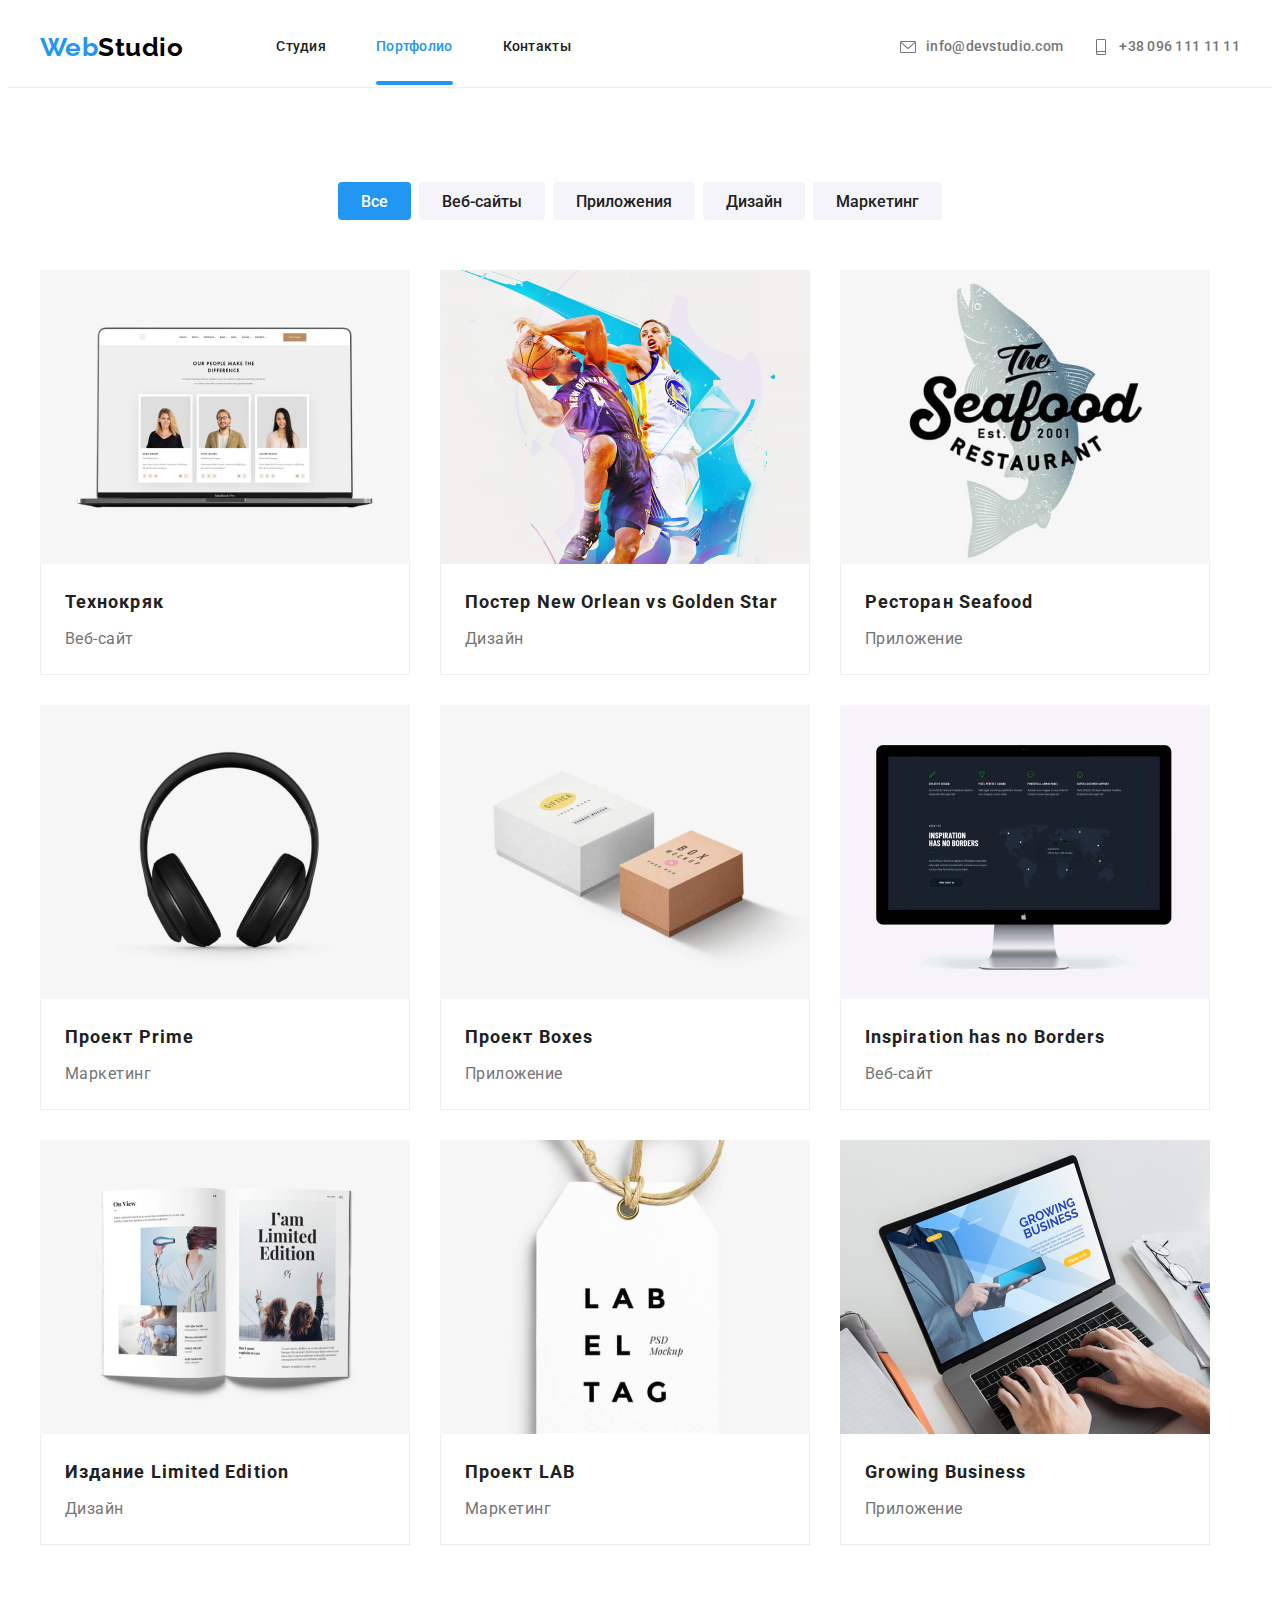
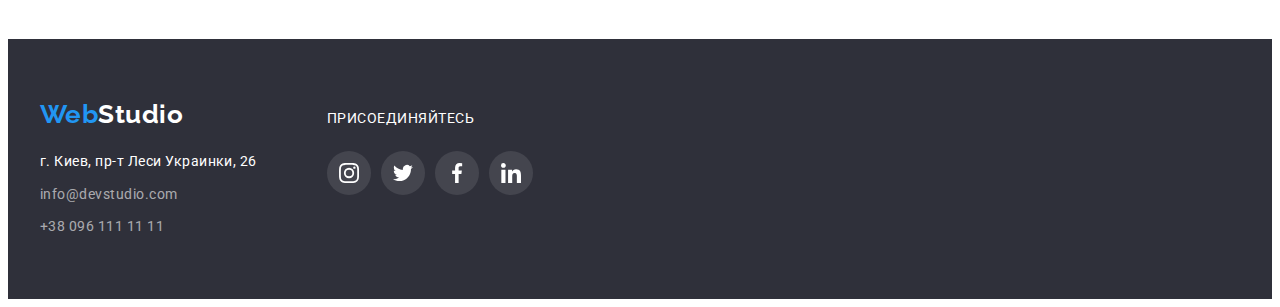
==== portfolio.html @ 32abea89 "Initial commit" ====
<!DOCTYPE html>
<html lang="ru">

<head>
    <meta charset="UTF-8">
    <meta http-equiv="X-UA-Compatible" content="IE=edge">
    <meta name="viewport" content="width=device-width, initial-scale=1.0">
    <title>Portfolio</title>
    <link rel="preconnect" href="https://fonts.googleapis.com">
    <link rel="preconnect" href="https://fonts.gstatic.com" crossorigin>
    <link href="https://fonts.googleapis.com/css2?family=Raleway:wght@700&family=Roboto:wght@400;500;700;900&display=swap"
        rel="stylesheet">
    <link rel="stylesheet" href="https://cdnjs.cloudflare.com/ajax/libs/modern-normalize/1.1.0/modern-normalize.min.css"
        integrity="sha512-wpPYUAdjBVSE4KJnH1VR1HeZfpl1ub8YT/NKx4PuQ5NmX2tKuGu6U/JRp5y+Y8XG2tV+wKQpNHVUX03MfMFn9Q=="
        crossorigin="anonymous" referrerpolicy="no-referrer" />
    <link rel="stylesheet" href="./css/styles.css" />
</head>

<body>
    <!--Шапка сайта-->
    <header class="page-header">
        <nav class="container main-nav">
            <a href="" class="link logo logo-header">Web<span class="accent-header">Studio</span></a>
            <ul class="site-nav link">
                <li class="list"><a href="./index.html" class="link">Студия</a></li>
                <li class="list"><a href="" class="link current">Портфолио</a></li>
                <li class="list"><a href="" class="link">Контакты</a></li>
            </ul>
            <ul class="connection link">
                <li class="list">
                    <a href="mailto:info@devstudio.com" class="link">
                        <svg class="connection-icons" width="16" height="12">
                            <use href="./images/icons.svg#envelope"></use>
                        </svg>info@devstudio.com</a>
                </li>
                <li class="list">
                    <a href="tel:+380961111111" class="link">
                        <svg class="connection-icons" width="10" height="16">
                            <use href="./images/icons.svg#smartphone"></use>
                        </svg>+38 096 111 11 11</a>
                </li>
            </ul>
        </nav>
    </header>

    <main>
        <!--Наши работы-->
        <section class="section">
            <!--Фильтр-->
            <h1 class="visually-hidden">Портфолио</h1>
            <!--Визуально спрячется-->
            <div class="container">
               <ul class="flex-btn">
                    <li class="list"><button type="button" class="btn secondary current">Все</button></li>
                    <li class="list"><button type="button" class="btn secondary">Веб-сайты</button></li>
                    <li class="list"><button type="button" class="btn secondary">Приложения</button></li>
                    <li class="list"><button type="button" class="btn secondary">Дизайн</button></li>
                    <li class="list"><button type="button" class="btn secondary">Маркетинг</button></li>
                </ul>
                
                    <ul class="section-portfolio flex-container">
                        <li class="list flex-element">
                             <a href="" class="link">
                                <div class="collection">
                                    <img class="card-image no-gap" src="./images/portfolio/img1.jpg" 
                                        alt="фото ноутбука с главной страницей сайта"
                                        width="370" height="294">
                                    <p class="collection-list">Ресурс предлагает комплексные предложения с разным уровнем функционала и сервисов. Все это
                                        позволит посетителю получить исчерпывающие сведения о компании или частном лице.</p>
                                </div>
                                <div class="card-title">
                                    <h2 class="portfolio-title">Технокряк</h2>
                                    <p class="title">Веб-сайт</p>
                                </div>
                            </a>
                        </li>
                        <li class="list flex-element">
                            <a href="" class="link">
                                <div class="collection">
                                    <img class="card-image no-gap" src="./images/portfolio/img2.jpg" alt="два баскетболист с мячом" width="370"
                                        height="294">
                                    <p class="collection-list">Ресурс предлагает комплексные предложения с разным уровнем функционала и сервисов. Все это позволит посетителю получить исчерпывающие сведения о компании или частном лице.</p>
                                </div>
                                <div class="card-title">
                                    <h2 class="portfolio-title">Постер New Orlean vs Golden Star</h2>
                                    <p class="title">Дизайн</p>
                                </div>
                            </a>
                        </li>
                        <li class="list flex-element">
                            <a href="" class="link">
                                <div class="collection">
                                    <img class="card-image no-gap" src="./images/portfolio/img3.jpg" 
                                        alt="логотип ресторана Seafood" 
                                        width="370" height="294">
                                    <p class="collection-list">Ресурс предлагает комплексные предложения с разным уровнем функционала и сервисов. Все это позволит посетителю получить исчерпывающие сведения о компании или частном лице.</p>
                                </div>
                                <div class="card-title">
                                    <h2 class="portfolio-title">Ресторан Seafood</h2>
                                    <p class="title">Приложение</p>
                                </div>
                            </a>
                        </li>
                        <li class="list flex-element">
                            <a href="" class="link">
                                <div class="collection">
                                    <img class="card-image no-gap" src="./images/portfolio/img4.jpg" 
                                    alt="наушники" 
                                    width="370" height="294">
                                    <p class="collection-list">Ресурс предлагает комплексные предложения с разным уровнем функционала и сервисов. Все это позволит посетителю получить исчерпывающие сведения о компании или частном лице.</p>
                                </div>
                                <div class="card-title">
                                    <h2 class="portfolio-title">Проект Prime</h2>
                                    <p class="title">Маркетинг</p>
                                </div>
                            </a>
                        </li>
                        <li class="list flex-element">
                            <a href="" class="link">
                                <div class="collection">
                                    <img class="card-image no-gap" src="./images/portfolio/img5.jpg" 
                                    alt="фото две коробки" 
                                    width="370" height="294">
                                    <p class="collection-list">Ресурс предлагает комплексные предложения с разным уровнем функционала и сервисов. Все это
                                        позволит посетителю получить исчерпывающие сведения о компании или частном лице.</p>
                                </div>
                                <div class="card-title">
                                    <h2 class="portfolio-title">Проект Boxes</h2>
                                    <p class="title">Приложение</p>
                                </div>
                            </a>
                        </li>
                        <li class="list flex-element">
                            <a href="" class="link">
                                <div class="collection">
                                    <img class="card-image no-gap" src="./images/portfolio/img6.jpg" 
                                    alt="фото монитора" 
                                    width="370" height="294">
                                    <p class="collection-list">Ресурс предлагает комплексные предложения с разным уровнем функционала и сервисов. Все это
                                        позволит посетителю получить исчерпывающие сведения о компании или частном лице.</p>
                                </div>
                                <div class="card-title">
                                    <h2 class="portfolio-title">Inspiration has no Borders</h2>
                                    <p class="title">Веб-сайт</p>
                                </div>
                            </a>
                        </li>
                        <li class="list flex-element">
                            <a href="" class="link">
                                <div class="collection">
                                    <img class="card-image no-gap" src="./images/portfolio/img7.jpg" 
                                    alt="фото развёрнутого журнала"
                                    width="370" height="294">
                                    <p class="collection-list">Ресурс предлагает комплексные предложения с разным уровнем функционала и сервисов. Все это
                                        позволит посетителю получить исчерпывающие сведения о компании или частном лице.</p>
                                </div>
                                <div class="card-title">
                                    <h2 class="portfolio-title">Издание Limited Edition</h2>
                                    <p class="title">Дизайн</p>
                                </div>
                            </a>
                        </li>
                        <li class="list flex-element">
                            <a href="" class="link">
                                <div class="collection">
                                    <img class="card-image no-gap" src="./images/portfolio/img8.jpg" 
                                    alt="фото лейбы" 
                                    width="370" height="294">
                                    <p class="collection-list">Ресурс предлагает комплексные предложения с разным уровнем функционала и сервисов. Все это
                                        позволит посетителю получить исчерпывающие сведения о компании или частном лице.</p>
                                </div>
                                <div class="card-title">
                                    <h2 class="portfolio-title">Проект LAB</h2>
                                    <p class="title">Маркетинг</p>
                                </div>
                            </a>
                        </li>
                        <li class="list flex-element">
                            <a href="" class="link">
                                <div class="collection">
                                    <img class="card-image no-gap" src="./images/portfolio/img9.jpg" 
                                    alt="фото работы за ноутбуком" 
                                    width="370" height="294">
                                    <p class="collection-list">Ресурс предлагает комплексные предложения с разным уровнем функционала и сервисов. Все это
                                        позволит посетителю получить исчерпывающие сведения о компании или частном лице.</p>
                                </div>
                                <div class="card-title"><h2 class="portfolio-title">Growing Business</h2>
                                <p class="title">Приложение</p>
                            </div>
                            </a>
                        </li>
                    </ul>
                
            </div>
        </section>
    </main>

    <!--Футер-->
    <footer class="page-footer">
        <div class="container container-footer">
            <div class="logo-distance">
                <a href="" class="link logo logo-footer">Web<span class="accent-footer">Studio</span></a>
                <address class="footer-bottom list-distance">
                    г. Киев, пр-т Леси Украинки, 26<br />
                </address>
    
                <ul class="connection-footer link">
                    <li class="list list-distance"><a href="mailto:info@devstudio.com" class="link">info@devstudio.com</a>
                    </li>
                    <li class="list list-distance"><a href="tel:+380961111111" class="link">+38 096 111 11 11</a></li>
                </ul>
            </div>
            <div>
                <p class="feature-title text-white">присоединяйтесь</p>
                <ul class="social list">
                    <li class="social-item">
                        <a href="" target="_blank" rel="noopener noreferrer" class="social-network social-footer link"
                            aria-label="иконка instagram">
                            <svg class="socials-icon" width="20" height="20">
                                <use href="./images/icons.svg#instagram"></use>
                            </svg>
                        </a>
                    </li>
                    <li class="social-item">
                        <a href="" target="_blank" rel="noopener noreferrer" class="social-network social-footer link"
                            aria-label="иконка twitter">
                            <svg class="socials-icon" width="20" height="20">
                                <use href="./images/icons.svg#twitter"></use>
                            </svg>
                        </a>
                    </li>
                    <li class="social-item">
                        <a href="" target="_blank" rel="noopener noreferrer" class="social-network social-footer link"
                            aria-label="иконка facebook">
                            <svg class="socials-icon" width="20" height="20">
                                <use href="./images/icons.svg#facebook"></use>
                            </svg>
                        </a>
                    </li>
                    <li class="social-item">
                        <a href="" target="_blank" rel="noopener noreferrer" class="social-network social-footer link"
                            aria-label="иконка linkedin">
                            <svg class="socials-icon" width="20" height="20">
                                <use href="./images/icons.svg#linkedin"></use>
                            </svg>
                        </a>
                    </li>
                </ul>
            </div>
        </div>
    </footer>
    
    </body>
    
    </html>
---- css/styles.css ----
:root {
    --primary-text-color: #212121;
    --title-text-color: #757575;
    --accent-text-color: #2196F3;
    --white-text-color: #FFFFFF;
    --white-transparency: #FFFFFF99;
    --black-text-color: #000000;
    --network-text-color: #AFB1B8;
    
    --primary-bg-color: #FFFFFF;
    --title-bg-color: #F5F4FA;
    --accent-bg-color: #2F303A;
    --btn-bg-color: #2196F3;
    --border-color: #EEEEEE;
}

body {
    background-color: var(--primary-bg-color);
    color: var(--primary-text-color);
    font-family: Roboto, sans-serif;
    letter-spacing: 0.03em;
}
h1, h2, h3, p, ul {
    margin-top: 0;
    margin-bottom: 0;
    padding-left: 0;
}
.list {
    list-style: none;
    padding: 0;
    margin: 0;
}
.link {
    text-decoration: none;
}

.container {
    width: 1200px;
    padding-left: 15px;
    padding-right: 15px;
    margin-left: auto;
    margin-right: auto;
}

/*Logo*/
.logo{
    color: var(--accent-text-color);
    font-family: 'Raleway', sans-serif;
    font-weight: 700;
    font-size: 26px;
    line-height: 1.19;
}
.accent-header {
    color: var(--black-text-color);
}
.accent-footer {
    color: var(--white-text-color);
}
.logo-header {
    display: inline-block;
    margin-right: 93px;
    padding-top: 24px;
    padding-bottom: 24px;
}
.page-header {
    border-bottom: 1px solid #ECECEC;
}

/*Site nav*/
.main-nav {
    display: flex;
    align-items: center;
}
.site-nav .link {
    color: var(--primary-text-color);
    transition: color 250ms cubic-bezier(0.4, 0, 0.2, 1);
}
.site-nav .list {
    position: relative;
}
.site-nav .link.current::after {
    display: inline-block;
    position: absolute;
    content: "";
    width: 100%;
    height: 4px;
    bottom: 0;
    left: 0;
    background: var(--btn-bg-color);
    border-radius: 2px;
}
.site-nav .link:hover,
.site-nav .link:focus {
    color: var(--accent-text-color);
}
.site-nav .link.current {
    color: var(--accent-text-color);
}
  
.connection .link {
    color: var(--title-text-color);
    transition: color 250ms cubic-bezier(0.4, 0, 0.2, 1);
}
.link .connection-icons:hover,
.link .connection-icons:focus {
    color: var(--accent-text-color);
}
.site-nav,
.connection {
    font-weight: 500;
    font-size: 14px;
    line-height: 1.14;
    letter-spacing: 0.02em;
    display: flex;
}
.site-nav .list:not(:last-child) {
    margin-right: 50px;
}
.connection {
    margin-left: auto;
}
.site-nav .link, .connection .link {
    display: block;
    padding-top: 30px;
    padding-bottom: 30px;
}
.connection .list:not(:last-child) {
    margin-right: 30px;
}
.connection-icons {
    display: flex;
    width: 16px;
    height: 16px;        
    margin-right: 10px;        
    }
.connection .link {
    display: flex;
    justify-content: center;
    align-items: center;
    color: #757575;
}
.connection .link:hover,
.connection .link:focus {
    color: var(--accent-text-color);
}
.connection-icons {
    fill: currentColor;
}

/*Section*/
.section {
    padding-top: 94px;
    padding-bottom: 94px;
}
.section-title {
    font-weight: 700;
    font-size: 36px;
    line-height: 1.17;
    text-align: center;

    margin-bottom: 50px;
}

/*Hero*/
.hero {
    color: var(--primary-bg-color);
    max-width: 1600px;
    margin-left: auto;
    margin-right: auto;
    background-image: linear-gradient(to right, rgba(47, 48, 58, 0.4), rgba(47, 48, 58, 0.4)),url(../images/hero-photo.jpg);
    
    background-color: var(--accent-bg-color);
    
    text-align: center;
    padding-top: 200px;
    padding-bottom: 200px;
}
.hero-title {
    font-weight: 900;
    font-size: 44px;
    line-height: 1.36;
    letter-spacing: 0.06em;
    text-transform: uppercase;
    width: 696px;
    margin-top: 0;
    margin-left: auto;
    margin-right: auto;
    margin-bottom: 30px;
}
.btn.primary {
    color: var(--white-text-color);
    background-color: var(--btn-bg-color);
    font-family: inherit;
    font-weight: 700;
    font-size: 16px;
    line-height: 1.87; 
    letter-spacing: 0.06em;
    display: inline-block;
    padding: 10px 32px;
    border-radius: 4px;
    border: none;
    cursor: pointer;

    transition: color 250ms cubic-bezier(0.4, 0, 0.2, 1),
    background-color 250ms cubic-bezier(0.4, 0, 0.2, 1);
}
.btn.primary:hover {
    color: var(--white-text-color);
    background-color: #188CE8;
}
.backdrop.is-hidden {
    visibility: hidden;
    opacity: 0;
    pointer-events: none;

}
.backdrop {
    position: fixed;
    top: 0;
    left: 0;
    width: 100%;
    height: 100%;
    background-color: rgba(0, 0, 0, 0.2);
    z-index: 10;
    transition: opacity 250ms cubic-bezier(0.4, 0, 0.2, 1),
    visibility 250ms cubic-bezier(0.4, 0, 0.2, 1);
}
.modal {
    z-index: 1;
    position: absolute;
    top: 50%;
    left: 50%;
    transform: translate(-50%,-50%);
    width: 528px;
    height: 581px;

    background-color: var(--primary-bg-color);
    box-shadow: 0px 1px 3px rgba(0, 0, 0, 0.12), 0px 1px 1px rgba(0, 0, 0, 0.14), 0px 2px 1px rgba(0, 0, 0, 0.2);
    border-radius: 4px;

    opacity: 1;
    visibility: visible;
    display: flex;
    justify-content: flex-end;
}

.btn-close {
    display: flex;
    justify-content: center;
    align-items: center;
    position: absolute;
    top: 8px;
    right: 8px;
    width: 30px;
    height: 30px;
    border-radius: 50%;
    border: 1px solid #0000001A;
    background-color: var(--primary-bg-color);
    color: #000000;
    cursor: pointer;
    padding: 0;
}
.page-header {
    position: relative;
}

/*Features*/
.section-feature {
    padding-bottom: 0;
}
.feature-list {
    display: flex;
}
.feature-list .list:not(:last-child) {
    margin-right: 30px;
}
.feature-list .list {
    width: 270px;
}
.feature-list .feature-title {
    font-weight: 700;
    font-size: 14px;
    line-height: 1.14;
    text-transform: uppercase;
}
.feature-list .title {
    color: var(--title-text-color);
   
    font-size: 14px;
    line-height: 1.71;
}
.feature-title {
    margin-bottom: 10px;
}
.icons-feature {
    display: flex;
    height: 120px;
    background-color: var(--title-bg-color);
    border-radius: 4px;
    justify-content: center;
    align-items: center;
    margin-bottom: 30px;
}

.visually-hidden {
    position: absolute;
    width: 1px;
    height: 1px;
    margin: -1px;
    border: 0;
    padding: 0;
    white-space: nowrap;
    clip-path: inset(100%);
    clip: rect(0 0 0 0);
    overflow: hidden;
}

/*Work*/
.photo-work {
    display: flex;
}
.photo-work .list:not(:last-child) {
    margin-right: 30px;
}
.card-image.no-gap {
    display: block;
    max-width: 100%;
    height: auto;
}
.photo-work .list{
    position: relative;
}

.case-title {
    position: absolute;
    content: "";
    padding-top: 27px;
    padding-bottom: 27px;
    bottom: 0;
    left: 0;
    width: 100%;
    text-align: center;

    font-style: normal;
    font-weight: 700;
    font-size: 14px;
    line-height: 1.14;
    text-transform: uppercase;
    color: var(--white-text-color);
    background-color: #2F303ACC;
}

/*Team*/
.team-list {
    display: flex;
}
.card-team:not(:last-child) {
    margin-right: 30px;
}
.title-in-card {
   padding-top: 30px;
   padding-bottom: 30px; 
}
.card-team {
    background-color: var(--primary-bg-color);
    box-shadow: 0px 1px 3px rgba(0, 0, 0, 0.12),
    0px 1px 1px rgba(0, 0, 0, 0.14),
    0px 2px 1px rgba(0, 0, 0, 0.2);
    border-radius: 0px 0px 4px 4px;
}
.team-name {
    font-weight: 500;
    font-size: 16px;
    line-height: 1.19;
    text-align: center;
    padding-bottom: 10px;
}
.team-list .title {
    color: var(--title-text-color);
    
    font-size: 16px;
    line-height: 1.19;
    text-align: center;
    margin-bottom: 16px;
}
.section.team {
    background-color: var(--title-bg-color);
}
.team-foto {
    display: block;
    max-width: 100%;
    height: auto;
}
.social {
    display: flex;
    justify-content: center;
    align-items: center;
}

.social-item:not(:last-child) {
    margin-right: 10px;
}

.social-network {
    display: flex;
    width: 44px;
    height: 44px;
    border-radius: 50%;
    justify-content: center;
    align-items: center;
}
.social-item .social-network {
    color: var(--network-text-color);
    background-color: var(--white-text-color);
    transition: color 250ms cubic-bezier(0.4, 0, 0.2, 1),
    background-color 250ms cubic-bezier(0.4, 0, 0.2, 1);
}
.social-network:hover,
.social-network:focus {
    background-color: var(--btn-bg-color);
    color: var(--white-text-color);
}
.socials-icon {
    fill: currentColor;
}

/*Portfolio*/
.section-portfolio .portfolio-title {
    color: var(--primary-text-color);
    font-weight: 700;
    font-size: 18px;
    line-height: 2;
    letter-spacing: 0.06em;
}
.section-portfolio .title {
    color: var(--title-text-color);
    
    font-size: 16px;
    line-height: 1.87;
}
.collection {
    position: relative;
    overflow: hidden;
}

.collection-list {
    position: absolute;
    content: "";
    bottom: 0;
    left: 0;
    width: 100%;
    height: 100%;
    
    display: flex;
    padding: 63px 24px;
    color: var(--white-text-color);
    background-color: rgba(33, 150, 243, 0.9);

    font-family: 'Roboto';
    font-weight: 400;
    font-size: 18px;
    line-height: 1.56;

    opacity: 0;
    transform: translateY(100%);
    transition: transform 250ms cubic-bezier(0.4, 0, 0.2, 1),
    opacity 250ms cubic-bezier(0.4, 0, 0.2, 1);
}
.flex-element .link {
    display: block;
    transition: box-shadow 250ms cubic-bezier(0.4, 0, 0.2, 1);
}
.flex-element .link:hover .collection-list,
.flex-element .link:focus .collection-list {
    transform: translateY(0);
    opacity: 1;
}
.flex-element .link:focus,
.flex-element .link:hover {
    box-shadow: 0px 1px 1px rgba(0, 0, 0, 0.12), 0px 4px 4px rgba(0, 0, 0, 0.06), 1px 4px 6px rgba(0, 0, 0, 0.16);
}

/*Button portfolio*/
.flex-btn {
    display: flex;
    margin-bottom: 50px;
    justify-content: center;
}
.flex-btn .list:not(:last-child) {
    margin-right: 8px;
}

.secondary {
    color: var(--primary-text-color);
    background-color: var(--title-bg-color);
    font-family: inherit;
    font-weight: 500;
    font-size: 16px;
    line-height: 1.63;
    text-align: center;
    
    display: block;
    padding-top: 6px;
    padding-bottom: 6px;
    padding-left: 22px;
    padding-right: 22px;
    height: 38px;
    border-radius: 4px;
    border: 1px solid transparent;
    
    cursor: pointer;
    transition: color 250ms cubic-bezier(0.4, 0, 0.2, 1),
    background-color 250ms cubic-bezier(0.4, 0, 0.2, 1),
    box-shadow 250ms cubic-bezier(0.4, 0, 0.2, 1);
}
.secondary.current {
    color: var(--white-text-color);
    background-color: var(--btn-bg-color);
}
.secondary:hover,
.secondary:focus {
    color: var(--white-text-color);
    background-color: var(--btn-bg-color);
    box-shadow: 0px 3px 1px rgba(0, 0, 0, 0.1),
            0px 1px 2px rgba(0, 0, 0, 0.08),
            0px 2px 2px rgba(0, 0, 0, 0.12);
}
.flex-container {
    display: flex;
    flex-wrap: wrap;
}
.flex-element {
    width: 370px;
    margin-right: 30px;
    margin-bottom: 30px;
}

.flex-element:nth-child(3n) {
    margin-right: 0px;
}
.flex-element:nth-last-child(-n+3) {
    margin-bottom: 0px;
}

.portfolio-title {
    margin-bottom: 4px;
}
.card-title {
    padding-top: 20px;
    padding-left: 24px;
    padding-right: 24px;
    padding-bottom: 20px;
    border-left: 1px solid var(--border-color);
    border-right: 1px solid var(--border-color);
    border-bottom: 1px solid var(--border-color);
}

/* Regular customers */
.client {
    display: flex;
}

.item-company {
    width: 170px;
    height: 92px;
}
.logo-company {
    display: flex;
    width: 100%;
    height: 100%;
    justify-content: center;
    align-items: center;
    color: #AFB1B8;
    border: 1px solid #AFB1B8;
    border-radius: 4px;

    transition: color 250ms cubic-bezier(0.4, 0, 0.2, 1),
    border 250ms cubic-bezier(0.4, 0, 0.2, 1);
}
.item-company:not(:last-child) {
    margin-right: 30px;
}
.item-company .socials-icon {
    fill: currentColor;
}
.logo-company:hover,
.logo-company:focus {
    border: 1px solid #2196F3;
    color: #2196F3;
}

/* Footer bg */
.page-footer {
    background-color: var(--accent-bg-color);
    font-weight: 400;
    font-size: 14px;
    line-height: 1.71;
    padding-top: 60px;
    padding-bottom: 60px;
}
.container-footer {
    display: flex;
    align-items: baseline;
}
.connection-footer .link {
    color: var(--white-transparency);
}
.connection-footer .link:hover,
.connection-footer .link:focus {
    color: var(--accent-text-color);
}
.footer-bottom {
    color: var(--white-text-color);
    font-style: inherit;
}
.logo-footer {
    display: inline-block;
    margin-bottom: 20px;
}
.list-distance:not(:last-child) {
    margin-bottom: 9px;
}

.list-social:not(:last-child) {
    margin-right: 10px;
}

.text-white {
    text-transform: uppercase;
    color: var(--white-text-color);
    margin-bottom: 20px;
}
.logo-distance {
    margin-right: 70px;
}

.social-network.social-footer {
    color: var(--white-text-color);
    background-color: rgba(255, 255, 255, 0.1);
}

.social-footer:hover,
.social-footer:focus {
    background-color: var(--btn-bg-color);
}
.container-footer .social {
    margin-bottom: 0px;
}
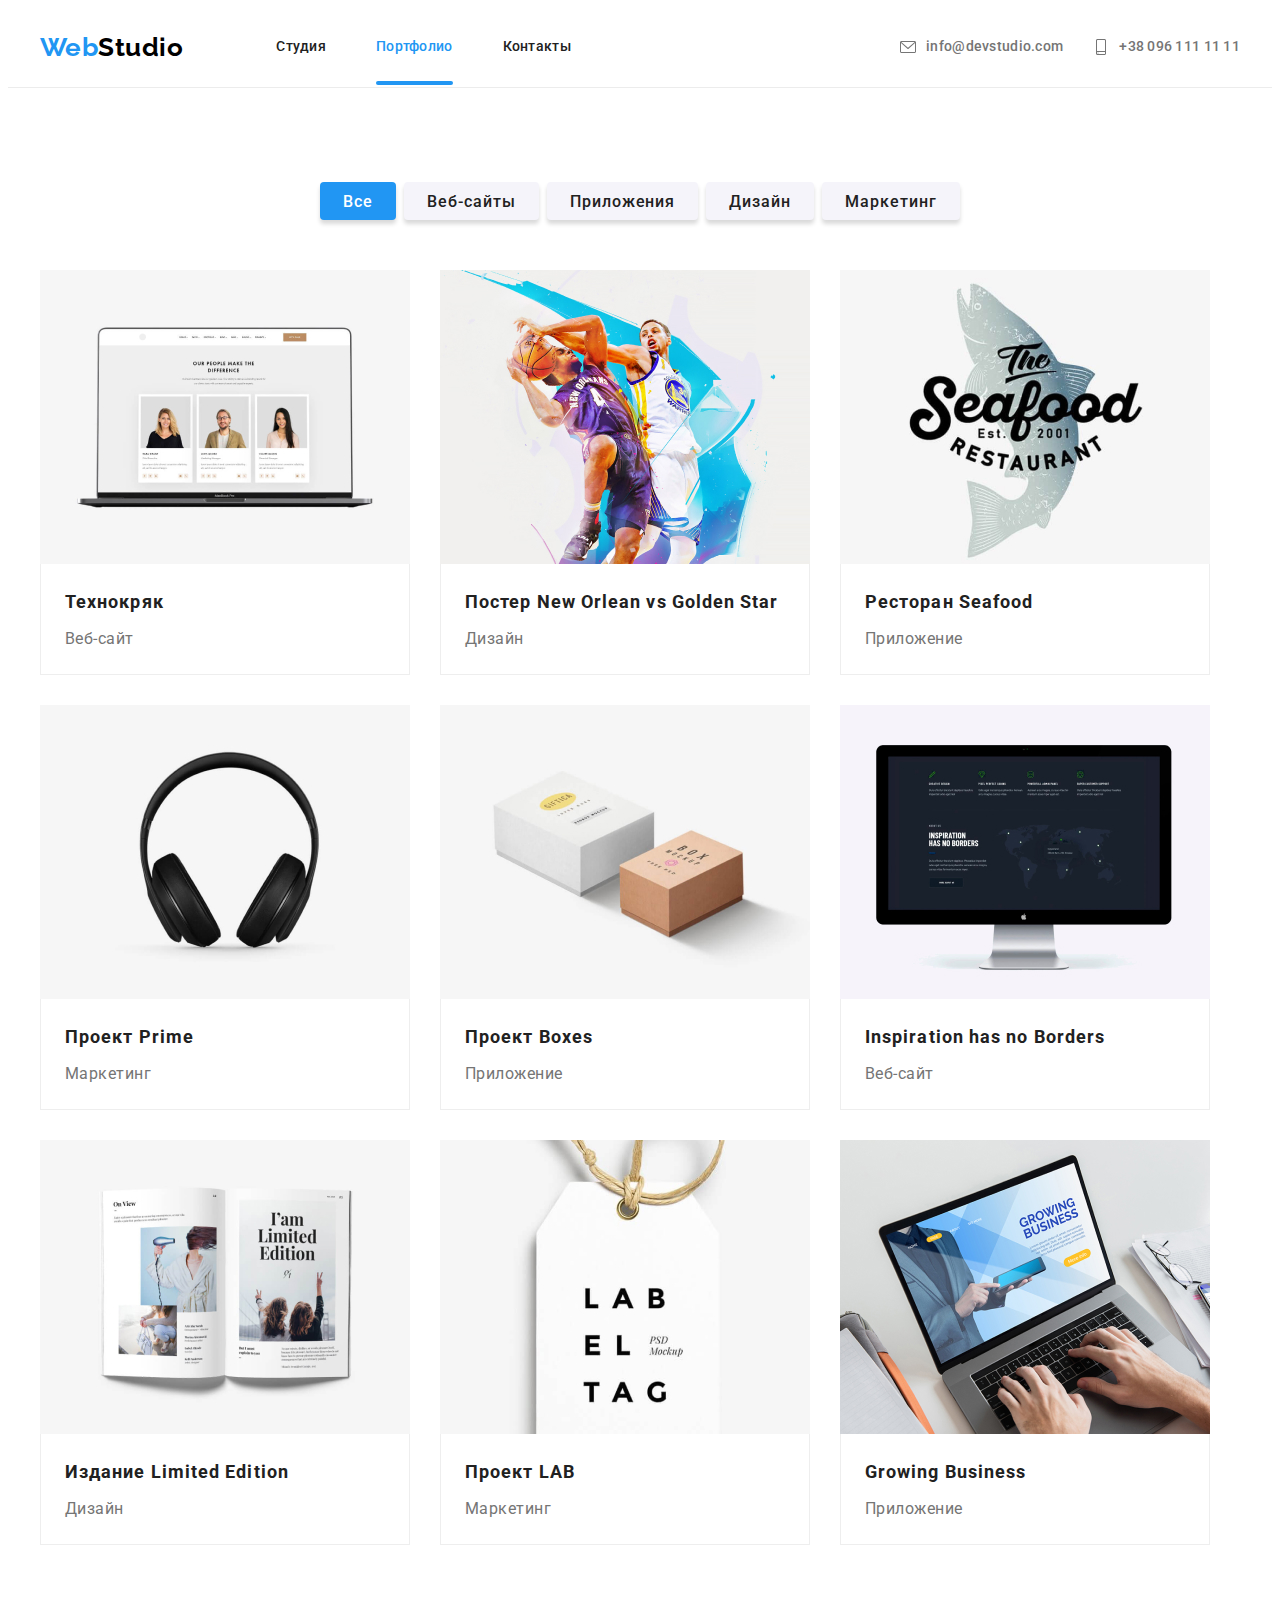
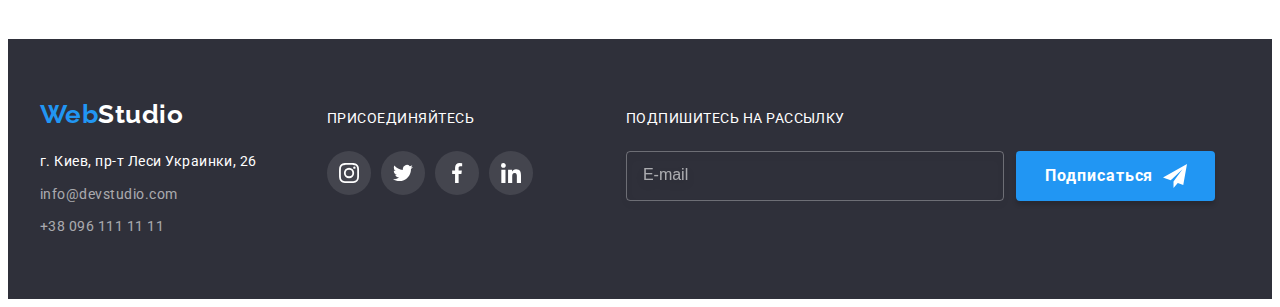
==== commit c569e052: "оформление форм" ====
--- a/portfolio.html
+++ b/portfolio.html
@@ -247,6 +247,18 @@
                     </li>
                 </ul>
             </div>
+            <div class="send">
+                <p class="feature-title text-white">Подпишитесь на рассылку</p>
+                <form class="form-footer">
+                    <label for="email" class="form-label"></label>
+                    <input type="email" name="mail" id="email" class="form-input-footer" placeholder="E-mail" />
+                    <button type="submit" class="btn btn-send">Подписаться
+                        <svg class="send-icon" width="24" height="24">
+                            <use href="./images/icons.svg#icon-send"></use>
+                        </svg>
+                    </button>
+                </form>
+            </div>
         </div>
     </footer>
     
--- a/css/styles.css
+++ b/css/styles.css
@@ -187,7 +187,7 @@
     margin-right: auto;
     margin-bottom: 30px;
 }
-.btn.primary {
+.btn {
     color: var(--white-text-color);
     background-color: var(--btn-bg-color);
     font-family: inherit;
@@ -196,16 +196,18 @@
     line-height: 1.87; 
     letter-spacing: 0.06em;
     display: inline-block;
-    padding: 10px 32px;
+    box-shadow: 0px 4px 4px rgba(0, 0, 0, 0.15);
     border-radius: 4px;
     border: none;
     cursor: pointer;
 
-    transition: color 250ms cubic-bezier(0.4, 0, 0.2, 1),
-    background-color 250ms cubic-bezier(0.4, 0, 0.2, 1);
-}
-.btn.primary:hover {
-    color: var(--white-text-color);
+    transition: background-color 250ms cubic-bezier(0.4, 0, 0.2, 1);
+}
+.btn.primary {
+    padding: 10px 32px;
+}
+.btn:hover,
+.btn:focus {
     background-color: #188CE8;
 }
 .backdrop.is-hidden {
@@ -645,4 +647,139 @@
 }
 .container-footer .social {
     margin-bottom: 0px;
+}
+
+/*Стилизация формы модального окна*/
+.form {
+    width: 528px;
+    color: var(--primary-text-color);
+    padding: 40px;
+    background: var(--primary-bg-color);
+    box-shadow: 0px 1px 3px rgba(0, 0, 0, 0.12), 0px 1px 1px rgba(0, 0, 0, 0.14), 0px 2px 1px rgba(0, 0, 0, 0.2);
+    border-radius: 4px;
+}
+.form-container {
+    margin-top: 12px;
+    margin-bottom: 20px;
+}
+.form-container .form-field {
+    display: flex;
+    flex-direction: column;
+    text-align: left;
+    position: relative;
+}
+.form-container .form-field:not(:last-child) {
+    margin-bottom: 10px;
+}
+.form-label{
+    margin-bottom: 4px;
+    
+    font-size: 12px;
+    line-height: 1.17;
+    letter-spacing: 0.01em;
+    
+    color: var(--title-text-color);
+}
+.form-input {
+    padding-top: 11px;
+    padding-bottom: 11px;
+    padding-left: 42px;
+
+    border: 1px solid rgba(33, 33, 33, 0.2);
+    border-radius: 4px;
+
+    transition: fill 250ms cubic-bezier(0.4, 0, 0.2, 1),
+    border 250ms cubic-bezier(0.4, 0, 0.2, 1);
+}
+.form-input:focus {
+    outline: none;
+    border: 1px solid #2196F3;
+    cursor: pointer;
+}
+.form-input:focus ~ .form-icon {
+    fill: #2196F3;
+}
+.form-title {
+    font-weight: 700;
+    font-size: 20px;
+    line-height: 1.15;
+    text-align: center;
+}   
+.form-input.form-comment{
+    padding: 12px 16px;
+    resize: none;
+}
+.form-input::placeholder {
+    font-size: 12px;
+    line-height: 1.17;
+    letter-spacing: 0.01em;
+    
+    color: rgba(117, 117, 117, 0.5);
+}
+.text-policy {
+    font-size: 14px;
+    line-height: 1.71;
+    
+    color: var(--title-text-color);
+}
+.btn-form {
+    margin-top: 30px;
+    margin-bottom: 40px;
+    padding-top: 10px;
+    padding-bottom: 10px;
+    padding-left: 56px;
+    padding-right: 55px;
+}
+ 
+.form-icon {
+    position: absolute;
+    bottom: 11px;
+    left: 12px;
+}
+.btn-close:hover,
+.btn-close:focus {
+    fill: var(--btn-bg-color);
+    outline: none;
+}
+
+/*Footer form*/
+.form-footer {
+    display: flex;
+}
+.send {
+    margin-left: 93px;
+}
+.form-input-footer {
+    width: 358px;
+    background-color: inherit;
+    border: 1px solid rgba(255, 255, 255, 0.3);
+    filter: drop-shadow(0px 4px 4px rgba(0, 0, 0, 0.15));
+    border-radius: 4px;
+    padding-top: 15px;
+    padding-bottom: 15px;
+    padding-left: 16px;
+}
+.form-input-footer::placeholder {
+    font-size: 16px;
+    line-height: 1.25;
+    color: rgba(255, 255, 255, 0.6);
+}
+.form-input-footer:focus {
+    outline: none;
+    border: 1px solid #2196F3;
+    cursor: pointer;
+}
+.send-icon {
+    fill: var(--white-text-color);
+    margin-left: 10px;
+}
+.btn-send {
+    margin-left: 12px;
+    padding-top: 10px;
+    padding-bottom: 10px;
+    padding-right: 28px;
+    padding-left: 29px;
+    display: flex;
+    text-align: center;
+    align-items: center;
 }